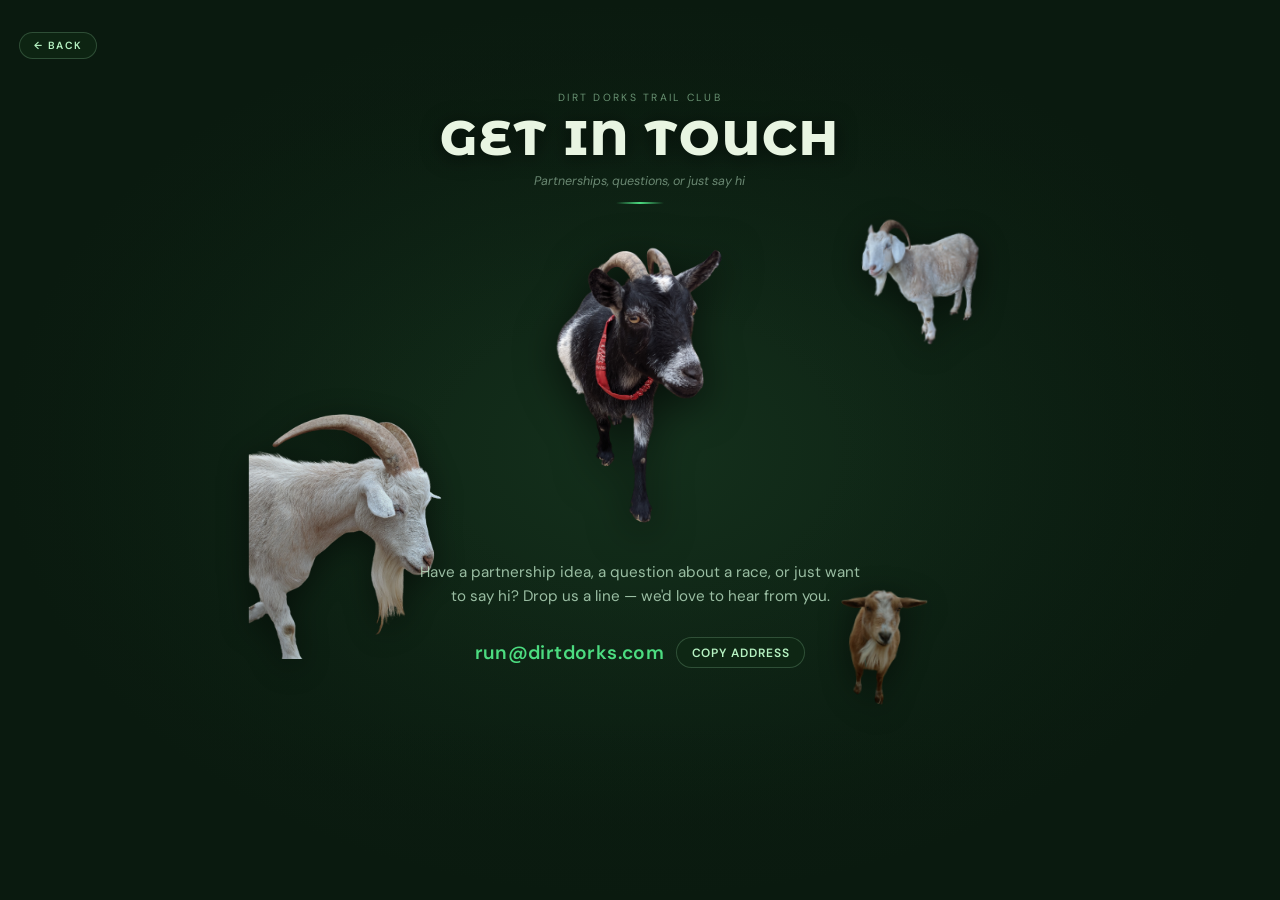
==== contact.html @ 47b286e9 "Add files via upload" ====
<!DOCTYPE html>
<html lang="en">
<head>
  <meta charset="UTF-8" />
  <meta name="viewport" content="width=device-width, initial-scale=1.0">
  <title>Contact · Dirt Dorks Trail Club</title>
  <link href="https://fonts.googleapis.com/css2?family=Montserrat+Alternates:wght@600;700;800&family=DM+Sans:ital,wght@0,300;0,400;0,500;1,300&display=swap" rel="stylesheet">
  <style>
    *, *::before, *::after { box-sizing: border-box; margin: 0; padding: 0; }
    html, body {
      min-height: 100%;
      font-family: 'DM Sans', sans-serif;
      background: #0a1a0f;
      overflow-x: hidden;
    }

    /* ── Static backdrop, no map ── */
    #backdrop {
      position: fixed;
      inset: 0;
      z-index: 0;
      background: radial-gradient(ellipse at center, #14301c 0%, #0a1a0f 70%);
    }
    #vignette {
      position: fixed;
      inset: 0;
      z-index: 1;
      background:
        radial-gradient(ellipse at center, transparent 20%, rgba(10,26,15,0.75) 100%),
        linear-gradient(to bottom, rgba(10,26,15,0.5) 0%, transparent 20%, transparent 80%, rgba(10,26,15,0.8) 100%);
      pointer-events: none;
    }

    /* ── Page layout ── */
    #page {
      position: relative;
      z-index: 10;
      min-height: 100vh;
      padding: 2rem 1.2rem 4rem;
      display: flex;
      flex-direction: column;
      align-items: center;
    }

    .back {
      align-self: flex-start;
      display: flex;
      align-items: center;
      gap: 0.4rem;
      text-decoration: none;
      font-size: 0.65rem;
      font-weight: 600;
      letter-spacing: 0.14em;
      text-transform: uppercase;
      color: #b6f2c2;
      margin-bottom: 2rem;
      padding: 0.38rem 0.85rem;
      background: rgba(15,40,20,0.75);
      border: 1px solid rgba(182,242,194,0.2);
      border-radius: 20px;
      backdrop-filter: blur(6px);
      transition: transform 0.15s ease, filter 0.15s ease;
    }
    .back:hover { transform: translateY(-2px); filter: brightness(1.2); }

    .page-header {
      text-align: center;
      margin-bottom: 2rem;
      animation: fadeUp 0.8s cubic-bezier(.16,1,.3,1) both;
    }
    .page-header .eyebrow {
      font-size: 0.65rem;
      letter-spacing: 0.22em;
      text-transform: uppercase;
      color: rgba(182,242,194,0.55);
      margin-bottom: 0.5rem;
    }
    .page-header h1 {
      font-family: 'Montserrat Alternates', sans-serif;
      font-size: clamp(2rem, 5vw, 3rem);
      font-weight: 800;
      color: #e8f5e2;
      letter-spacing: 0.04em;
      text-transform: uppercase;
      text-shadow: 0 2px 20px rgba(0,0,0,0.6);
      line-height: 1.1;
    }
    .page-header .sub {
      font-size: 0.78rem;
      color: rgba(200,240,210,0.5);
      margin-top: 0.5rem;
      font-style: italic;
    }
    .header-rule {
      width: 48px;
      height: 2px;
      background: linear-gradient(90deg, transparent, #4cdc80, transparent);
      margin: 0.8rem auto 0;
    }

    /* ── Contact content ── */
    .contact-section {
      position: relative;
      width: 100%;
      max-width: 640px;
      overflow: visible;
    }
    .contact-wrap {
      position: relative;
      z-index: 2;
      text-align: center;
    }
    .hero-goat {
      max-width: 240px;
      width: 100%;
      margin: 0 auto 1.5rem;
      display: block;
      filter: drop-shadow(0 8px 20px rgba(0,0,0,0.6));
    }
    .contact-wrap p {
      color: rgba(200,240,210,0.75);
      font-size: 0.95rem;
      line-height: 1.6;
      max-width: 440px;
      margin: 0 auto;
    }
    .email-row {
      display: flex;
      align-items: center;
      justify-content: center;
      gap: 0.75rem;
      margin-top: 1.8rem;
      flex-wrap: wrap;
    }
    .email-link {
      font-size: 1.2rem;
      font-weight: 600;
      color: #4cdc80;
      text-decoration: none;
      letter-spacing: 0.02em;
    }
    .email-link:hover { color: #6ef2a0; }
    .copy-btn {
      background: rgba(15,40,20,0.75);
      border: 1px solid rgba(182,242,194,0.2);
      color: #b6f2c2;
      padding: 0.4rem 0.9rem;
      border-radius: 20px;
      cursor: pointer;
      font-size: 0.75rem;
      font-weight: 600;
      letter-spacing: 0.08em;
      text-transform: uppercase;
      font-family: 'DM Sans', sans-serif;
      backdrop-filter: blur(6px);
      transition: transform 0.15s ease, filter 0.15s ease;
    }
    .copy-btn:hover { transform: translateY(-2px); filter: brightness(1.2); }
    .copy-note {
      font-size: 0.75rem;
      color: #4cdc80;
      margin-top: 0.6rem;
      height: 1.1rem;
      letter-spacing: 0.04em;
    }

    .scatter-goat {
      position: absolute;
      z-index: 1;
      opacity: 0.92;
      filter: drop-shadow(0 6px 16px rgba(0,0,0,0.55));
    }
    .goat-2 { width: 130px; top: -1.5rem; right: -2rem; transform: rotate(-4deg); }
    .goat-3 { width: 110px; bottom: -1rem; right: 4%; transform: rotate(3deg); }
    .goat-4 { width: 210px; top: 35%; left: -4.5rem; }

    @media (max-width: 640px) {
      .scatter-goat { display: none; }
    }

    @keyframes fadeUp {
      from { opacity: 0; transform: translateY(14px); }
      to { opacity: 1; transform: translateY(0); }
    }
  </style>
</head>
<body>

  <div id="backdrop"></div>
  <div id="vignette"></div>

  <div id="page">

    <a class="back" href="index.html">&larr; Back</a>

    <div class="page-header">
      <div class="eyebrow">Dirt Dorks Trail Club</div>
      <h1>Get in Touch</h1>
      <div class="sub">Partnerships, questions, or just say hi</div>
      <div class="header-rule"></div>
    </div>

    <div class="contact-section">
      <img class="scatter-goat goat-4" src="images/goat4.png" alt="">
      <img class="scatter-goat goat-2" src="images/goat2.png" alt="">
      <img class="scatter-goat goat-3" src="images/goat3.png" alt="">

      <div class="contact-wrap">
        <img class="hero-goat" src="images/goat1.png" alt="Dirt Dorks goat mascot">

        <p>Have a partnership idea, a question about a race, or just want to say hi? Drop us a line — we'd love to hear from you.</p>

        <div class="email-row">
          <a class="email-link" href="mailto:run@dirtdorks.com">run@dirtdorks.com</a>
          <button class="copy-btn" onclick="copyEmail()">Copy address</button>
        </div>
        <div class="copy-note" id="copyNote"></div>
      </div>
    </div>

  </div>

  <script>
    function copyEmail() {
      navigator.clipboard.writeText('run@dirtdorks.com').then(function() {
        var note = document.getElementById('copyNote');
        note.textContent = 'Copied!';
        setTimeout(function() { note.textContent = ''; }, 2000);
      });
    }
  </script>

</body>
</html>
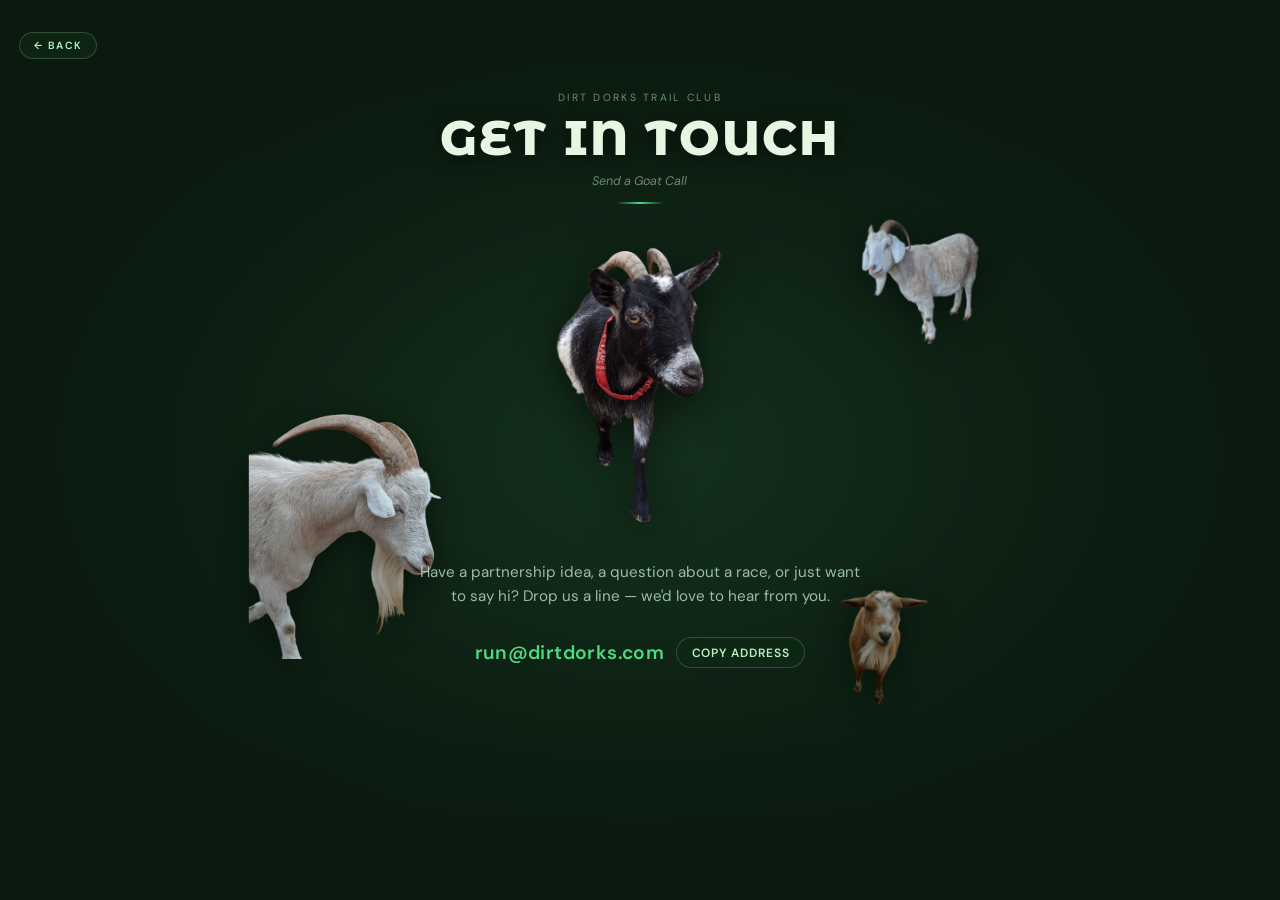
==== commit 4859e7e5: "Update contact subtitle to 'Send a Goat Call'" ====
--- a/contact.html
+++ b/contact.html
@@ -196,7 +196,7 @@
     <div class="page-header">
       <div class="eyebrow">Dirt Dorks Trail Club</div>
       <h1>Get in Touch</h1>
-      <div class="sub">Partnerships, questions, or just say hi</div>
+      <div class="sub">Send a Goat Call</div>
       <div class="header-rule"></div>
     </div>
 
